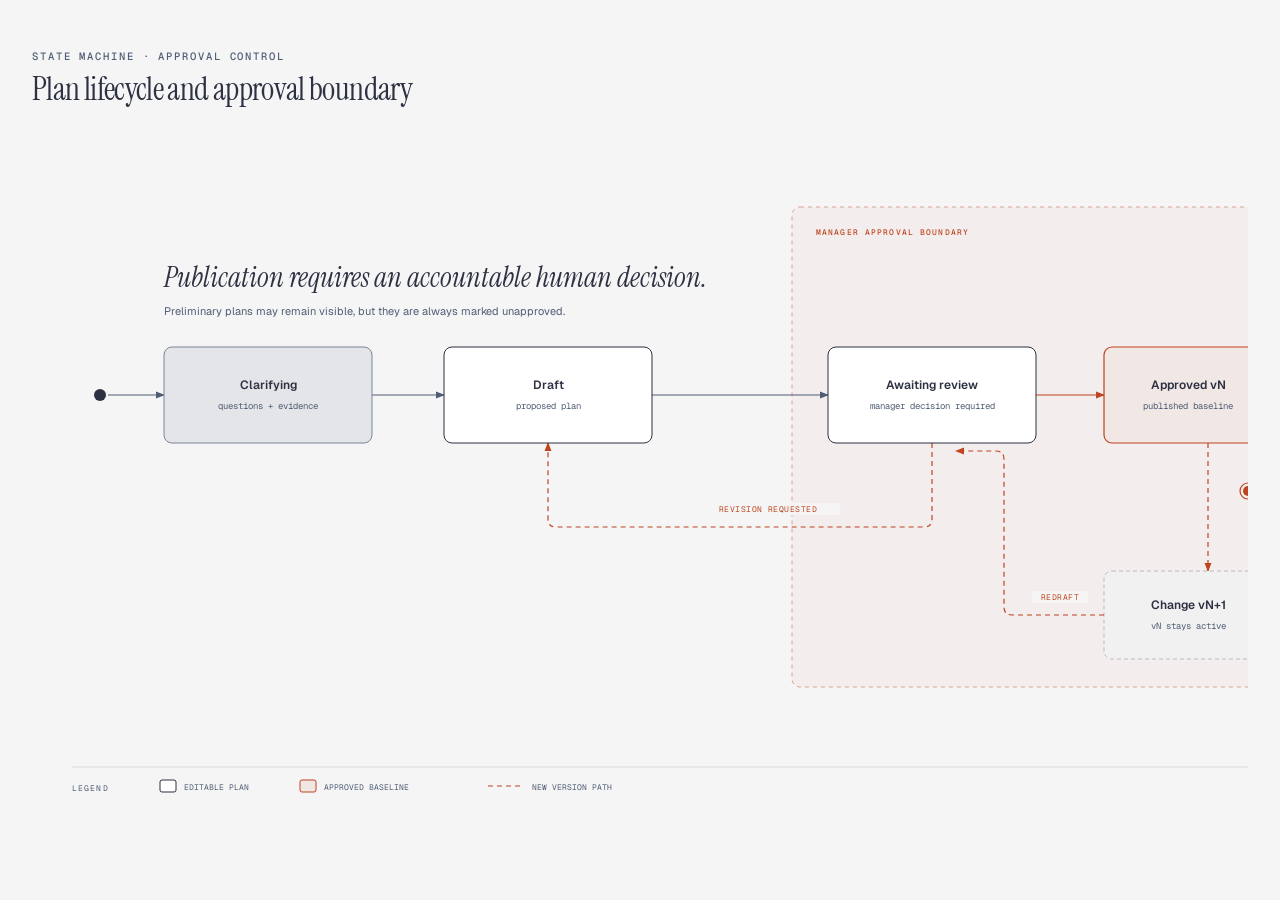
==== project-description/assets/plan-lifecycle.html @ d3d96fe5 "thrid commit" ====
<!DOCTYPE html>
<html lang="en">
<head>
  <meta charset="UTF-8">
  <meta name="viewport" content="width=device-width, initial-scale=1.0">
  <title>Plan lifecycle and approval boundary</title>
  <link href="https://fonts.googleapis.com/css2?family=Instrument+Serif:ital@0;1&amp;family=Geist:wght@400;500;600&amp;family=Geist+Mono:wght@400;500;600&amp;display=swap" rel="stylesheet">
  <style>
    *,*::before,*::after{box-sizing:border-box;margin:0;padding:0}:root{--paper:#f5f5f5;--ink:#2d3142;--muted:#4f5d75;--soft:#7b8499;--accent:#bf4520;--sans:'Geist',system-ui,sans-serif;--serif:'Instrument Serif',serif;--mono:'Geist Mono',ui-monospace,monospace}body{background:var(--paper);color:var(--ink);font-family:var(--sans);min-height:100vh;padding:3rem 2rem;display:flex;align-items:center;justify-content:center}.frame{width:100%;max-width:1280px;min-width:0}.eyebrow{font:500 .66rem var(--mono);letter-spacing:.18em;text-transform:uppercase;color:var(--muted);margin-bottom:.5rem}h1{font:400 clamp(1.5rem,2.4vw + .75rem,2rem)/1.15 var(--serif);letter-spacing:-.02em;margin-bottom:1.5rem}.diagram-container{width:100%;overflow-x:auto}svg{width:100%;min-width:1280px;display:block}@media print{.diagram-container{overflow-x:visible}svg{min-width:0}}
  </style>
</head>
<body>
  <main class="frame">
    <p class="eyebrow">State machine · Approval control</p>
    <h1>Plan lifecycle and approval boundary</h1>
    <div class="diagram-container">
      <svg viewBox="0 0 1280 720" xmlns="http://www.w3.org/2000/svg" role="img" aria-labelledby="plan-lifecycle-title plan-lifecycle-desc">
        <title id="plan-lifecycle-title">Plan lifecycle and approval boundary</title>
        <desc id="plan-lifecycle-desc">A plan moves from clarification through drafting and manager review to an immutable approved baseline, while revisions and changes create new draft versions.</desc>
        <defs>
          <marker id="arrow" markerWidth="8" markerHeight="6" refX="7" refY="3" orient="auto"><polygon points="0 0,8 3,0 6" fill="#4f5d75"/></marker>
          <marker id="arrow-accent" markerWidth="8" markerHeight="6" refX="7" refY="3" orient="auto"><polygon points="0 0,8 3,0 6" fill="#bf4520"/></marker>
          <marker id="arrow-link" markerWidth="8" markerHeight="6" refX="7" refY="3" orient="auto"><polygon points="0 0,8 3,0 6" fill="#2e5aa8"/></marker>
        </defs>
        <rect width="1280" height="720" fill="#f5f5f5"/>

        <!-- Approval boundary and connectors -->
        <rect x="760" y="76" width="480" height="480" rx="8" fill="rgba(191,69,32,.035)" stroke="rgba(191,69,32,.45)" stroke-dasharray="4 4"/>
        <text x="784" y="104" fill="#bf4520" font-family="'Geist Mono',monospace" font-size="8" font-weight="500" letter-spacing=".14em">MANAGER APPROVAL BOUNDARY</text>
        <g fill="none" stroke="#4f5d75" stroke-width="1.2" marker-end="url(#arrow)">
          <path d="M76 264 H132"/>
          <path d="M340 264 H412"/>
          <path d="M620 264 H796"/>
        </g>
        <path d="M1004 264 H1072" fill="none" stroke="#bf4520" stroke-width="1.2" marker-end="url(#arrow-accent)"/>
        <g fill="none" stroke="#bf4520" stroke-width="1.2" stroke-dasharray="5 4" marker-end="url(#arrow-accent)">
          <path d="M900 312 V388 Q900 396 892 396 H524 Q516 396 516 388 V312"/>
          <path d="M1176 312 V440"/>
          <path d="M1072 484 H980 Q972 484 972 476 V328 Q972 320 964 320 H924"/>
        </g>
        <rect x="664" y="372" width="144" height="12" rx="2" fill="#f5f5f5"/><text x="736" y="381" text-anchor="middle" fill="#bf4520" font-family="'Geist Mono',monospace" font-size="8" letter-spacing=".06em">REVISION REQUESTED</text>
        <rect x="1000" y="460" width="56" height="12" rx="2" fill="#f5f5f5"/><text x="1028" y="469" text-anchor="middle" fill="#bf4520" font-family="'Geist Mono',monospace" font-size="8" letter-spacing=".06em">REDRAFT</text>

        <!-- States -->
        <circle cx="68" cy="264" r="6" fill="#2d3142"/>
        <g text-anchor="middle" fill="#2d3142" font-family="'Geist',sans-serif">
          <g><rect x="132" y="216" width="208" height="96" rx="8" fill="#f5f5f5"/><rect x="132" y="216" width="208" height="96" rx="8" fill="rgba(79,93,117,.10)" stroke="#7b8499"/><text x="236" y="258" font-size="12" font-weight="600">Clarifying</text><text x="236" y="278" fill="#4f5d75" font-family="'Geist Mono',monospace" font-size="9">questions + evidence</text></g>
          <g><rect x="412" y="216" width="208" height="96" rx="8" fill="#f5f5f5"/><rect x="412" y="216" width="208" height="96" rx="8" fill="#fff" stroke="#2d3142"/><text x="516" y="258" font-size="12" font-weight="600">Draft</text><text x="516" y="278" fill="#4f5d75" font-family="'Geist Mono',monospace" font-size="9">proposed plan</text></g>
          <g><rect x="796" y="216" width="208" height="96" rx="8" fill="#f5f5f5"/><rect x="796" y="216" width="208" height="96" rx="8" fill="#fff" stroke="#2d3142"/><text x="900" y="258" font-size="12" font-weight="600">Awaiting review</text><text x="900" y="278" fill="#4f5d75" font-family="'Geist Mono',monospace" font-size="9">manager decision required</text></g>
          <g><rect x="1072" y="216" width="168" height="96" rx="8" fill="#f5f5f5"/><rect x="1072" y="216" width="168" height="96" rx="8" fill="rgba(191,69,32,.08)" stroke="#bf4520" stroke-width="1.2"/><text x="1156" y="258" font-size="12" font-weight="600">Approved vN</text><text x="1156" y="278" fill="#4f5d75" font-family="'Geist Mono',monospace" font-size="9">published baseline</text></g>
          <g><rect x="1072" y="440" width="168" height="88" rx="8" fill="#f5f5f5"/><rect x="1072" y="440" width="168" height="88" rx="8" fill="rgba(45,49,66,.02)" stroke="rgba(45,49,66,.28)" stroke-dasharray="4 3"/><text x="1156" y="478" font-size="12" font-weight="600">Change vN+1</text><text x="1156" y="498" fill="#4f5d75" font-family="'Geist Mono',monospace" font-size="9">vN stays active</text></g>
        </g>
        <circle cx="1216" cy="360" r="8" fill="none" stroke="#bf4520" stroke-width="1.2"/><circle cx="1216" cy="360" r="5" fill="#bf4520"/>

        <text x="132" y="156" fill="#2d3142" font-family="'Instrument Serif',serif" font-size="28" font-style="italic">Publication requires an accountable human decision.</text>
        <text x="132" y="184" fill="#4f5d75" font-family="'Geist',sans-serif" font-size="11">Preliminary plans may remain visible, but they are always marked unapproved.</text>

        <!-- Legend -->
        <line x1="40" y1="636" x2="1240" y2="636" stroke="rgba(45,49,66,.14)"/>
        <text x="40" y="660" fill="#4f5d75" font-family="'Geist Mono',monospace" font-size="8" letter-spacing=".14em">LEGEND</text>
        <rect x="128" y="649" width="16" height="12" rx="2" fill="#fff" stroke="#2d3142"/><text x="152" y="659" fill="#4f5d75" font-family="'Geist Mono',monospace" font-size="8">EDITABLE PLAN</text>
        <rect x="268" y="649" width="16" height="12" rx="2" fill="rgba(191,69,32,.08)" stroke="#bf4520"/><text x="292" y="659" fill="#4f5d75" font-family="'Geist Mono',monospace" font-size="8">APPROVED BASELINE</text>
        <line x1="456" y1="655" x2="488" y2="655" stroke="#bf4520" stroke-dasharray="5 4"/><text x="500" y="659" fill="#4f5d75" font-family="'Geist Mono',monospace" font-size="8">NEW VERSION PATH</text>
      </svg>
    </div>
  </main>
</body>
</html>
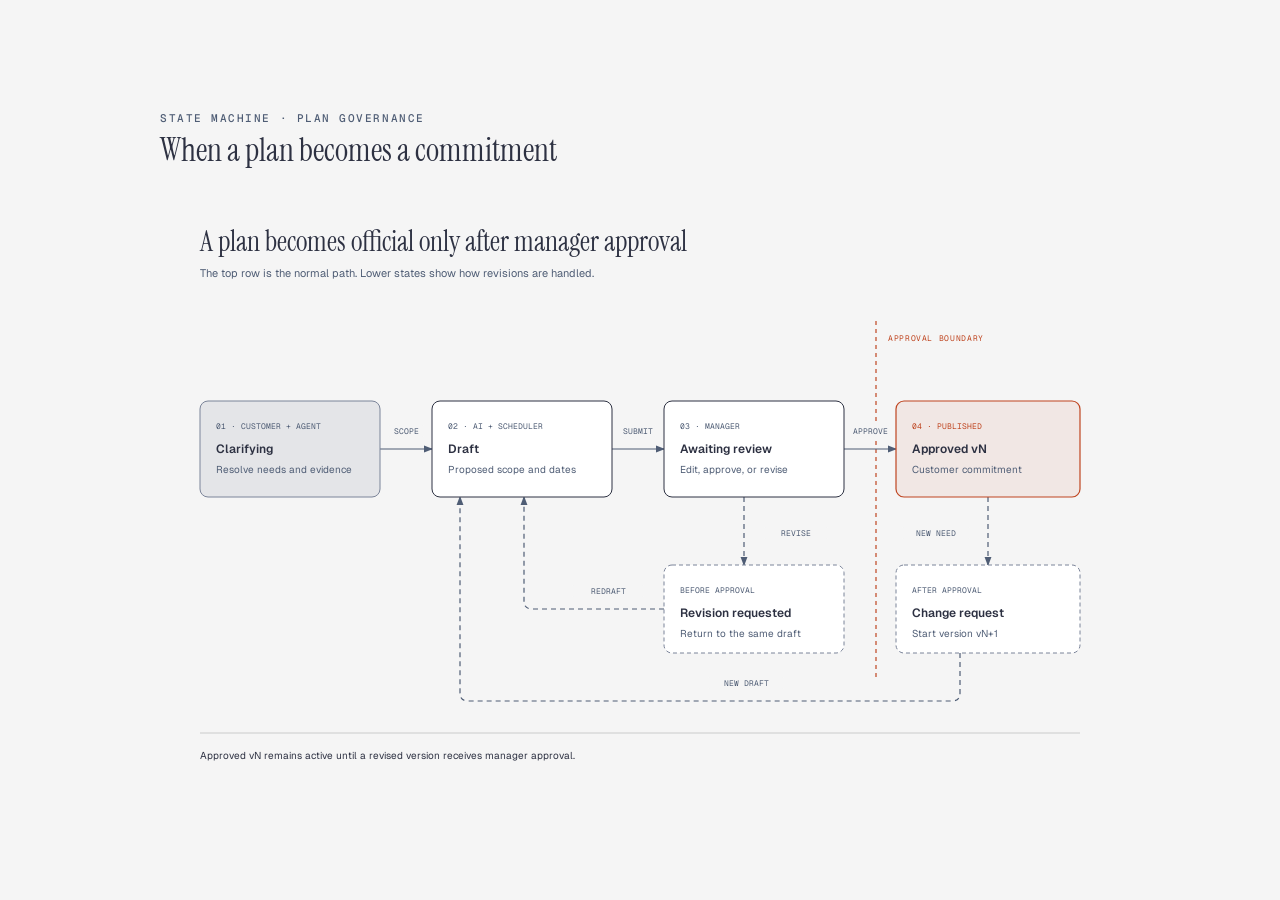
==== commit d382f1b6: "fourth commit" ====
--- a/project-description/assets/plan-lifecycle.html
+++ b/project-description/assets/plan-lifecycle.html
@@ -6,61 +6,109 @@
   <title>Plan lifecycle and approval boundary</title>
   <link href="https://fonts.googleapis.com/css2?family=Instrument+Serif:ital@0;1&amp;family=Geist:wght@400;500;600&amp;family=Geist+Mono:wght@400;500;600&amp;display=swap" rel="stylesheet">
   <style>
-    *,*::before,*::after{box-sizing:border-box;margin:0;padding:0}:root{--paper:#f5f5f5;--ink:#2d3142;--muted:#4f5d75;--soft:#7b8499;--accent:#bf4520;--sans:'Geist',system-ui,sans-serif;--serif:'Instrument Serif',serif;--mono:'Geist Mono',ui-monospace,monospace}body{background:var(--paper);color:var(--ink);font-family:var(--sans);min-height:100vh;padding:3rem 2rem;display:flex;align-items:center;justify-content:center}.frame{width:100%;max-width:1280px;min-width:0}.eyebrow{font:500 .66rem var(--mono);letter-spacing:.18em;text-transform:uppercase;color:var(--muted);margin-bottom:.5rem}h1{font:400 clamp(1.5rem,2.4vw + .75rem,2rem)/1.15 var(--serif);letter-spacing:-.02em;margin-bottom:1.5rem}.diagram-container{width:100%;overflow-x:auto}svg{width:100%;min-width:1280px;display:block}@media print{.diagram-container{overflow-x:visible}svg{min-width:0}}
+    *,*::before,*::after{box-sizing:border-box}
+    body{margin:0;min-height:100vh;display:grid;place-items:center;padding:32px;background:#f5f5f5;color:#2d3142;font-family:'Geist',system-ui,sans-serif}
+    main{width:100%;max-width:960px;min-width:0}
+    .eyebrow{margin:0 0 8px;color:#4f5d75;font:500 11px 'Geist Mono',monospace;letter-spacing:.14em;text-transform:uppercase}
+    h1{margin:0 0 20px;font:400 32px/1.1 'Instrument Serif',serif}
+    .diagram-container{width:100%;overflow-x:auto}
+    svg{display:block;width:100%;min-width:960px}
+    @media print{.diagram-container{overflow-x:visible}svg{min-width:0}}
   </style>
 </head>
 <body>
-  <main class="frame">
-    <p class="eyebrow">State machine · Approval control</p>
-    <h1>Plan lifecycle and approval boundary</h1>
+  <main>
+    <p class="eyebrow">State machine · Plan governance</p>
+    <h1>When a plan becomes a commitment</h1>
     <div class="diagram-container">
-      <svg viewBox="0 0 1280 720" xmlns="http://www.w3.org/2000/svg" role="img" aria-labelledby="plan-lifecycle-title plan-lifecycle-desc">
+      <svg viewBox="0 0 960 600" xmlns="http://www.w3.org/2000/svg" role="img" aria-labelledby="plan-lifecycle-title plan-lifecycle-desc">
         <title id="plan-lifecycle-title">Plan lifecycle and approval boundary</title>
-        <desc id="plan-lifecycle-desc">A plan moves from clarification through drafting and manager review to an immutable approved baseline, while revisions and changes create new draft versions.</desc>
+        <desc id="plan-lifecycle-desc">A plan moves through clarification, drafting, manager review, and approval; review revisions return to Draft, while later customer changes create a new draft without replacing the approved baseline.</desc>
         <defs>
           <marker id="arrow" markerWidth="8" markerHeight="6" refX="7" refY="3" orient="auto"><polygon points="0 0,8 3,0 6" fill="#4f5d75"/></marker>
           <marker id="arrow-accent" markerWidth="8" markerHeight="6" refX="7" refY="3" orient="auto"><polygon points="0 0,8 3,0 6" fill="#bf4520"/></marker>
           <marker id="arrow-link" markerWidth="8" markerHeight="6" refX="7" refY="3" orient="auto"><polygon points="0 0,8 3,0 6" fill="#2e5aa8"/></marker>
         </defs>
-        <rect width="1280" height="720" fill="#f5f5f5"/>
+        <rect width="960" height="600" fill="#f5f5f5"/>
+        <text x="40" y="62" fill="#2d3142" font-family="'Instrument Serif',serif" font-size="28">A plan becomes official only after manager approval</text>
+        <text x="40" y="88" fill="#4f5d75" font-family="'Geist',sans-serif" font-size="11">The top row is the normal path. Lower states show how revisions are handled.</text>
 
-        <!-- Approval boundary and connectors -->
-        <rect x="760" y="76" width="480" height="480" rx="8" fill="rgba(191,69,32,.035)" stroke="rgba(191,69,32,.45)" stroke-dasharray="4 4"/>
-        <text x="784" y="104" fill="#bf4520" font-family="'Geist Mono',monospace" font-size="8" font-weight="500" letter-spacing=".14em">MANAGER APPROVAL BOUNDARY</text>
+        <!-- Boundary and phase rail -->
+        <line x1="716" y1="132" x2="716" y2="488" stroke="#bf4520" stroke-width="1.2" stroke-dasharray="4 4"/>
+        <text x="728" y="152" fill="#bf4520" font-family="'Geist Mono',monospace" font-size="8" letter-spacing=".08em">APPROVAL BOUNDARY</text>
         <g fill="none" stroke="#4f5d75" stroke-width="1.2" marker-end="url(#arrow)">
-          <path d="M76 264 H132"/>
-          <path d="M340 264 H412"/>
-          <path d="M620 264 H796"/>
+          <path d="M220 260 H272"/><path d="M452 260 H504"/>
         </g>
-        <path d="M1004 264 H1072" fill="none" stroke="#bf4520" stroke-width="1.2" marker-end="url(#arrow-accent)"/>
-        <g fill="none" stroke="#bf4520" stroke-width="1.2" stroke-dasharray="5 4" marker-end="url(#arrow-accent)">
-          <path d="M900 312 V388 Q900 396 892 396 H524 Q516 396 516 388 V312"/>
-          <path d="M1176 312 V440"/>
-          <path d="M1072 484 H980 Q972 484 972 476 V328 Q972 320 964 320 H924"/>
+        <path d="M684 260 H736" fill="none" stroke="#4f5d75" stroke-width="1.2" marker-end="url(#arrow)"/>
+
+        <!-- Distinct, masked transition labels -->
+        <rect x="228" y="236" width="36" height="12" rx="2" fill="#f5f5f5"/>
+        <text x="246" y="245" text-anchor="middle" fill="#4f5d75" font-family="'Geist Mono',monospace" font-size="8">SCOPE</text>
+        <rect x="460" y="236" width="36" height="12" rx="2" fill="#f5f5f5"/>
+        <text x="478" y="245" text-anchor="middle" fill="#4f5d75" font-family="'Geist Mono',monospace" font-size="8">SUBMIT</text>
+        <rect x="690" y="236" width="40" height="12" rx="2" fill="#f5f5f5"/>
+        <text x="710" y="245" text-anchor="middle" fill="#4f5d75" font-family="'Geist Mono',monospace" font-size="8">APPROVE</text>
+
+        <!-- Revision routes stay below the primary rail -->
+        <g fill="none" stroke="#4f5d75" stroke-width="1.2" stroke-dasharray="5 4" marker-end="url(#arrow)">
+          <path d="M584 308 V376"/>
+          <path d="M504 420 H372 Q364 420 364 412 V308"/>
+          <path d="M828 308 V376"/>
+          <path d="M800 464 V504 Q800 512 792 512 H308 Q300 512 300 504 V308"/>
         </g>
-        <rect x="664" y="372" width="144" height="12" rx="2" fill="#f5f5f5"/><text x="736" y="381" text-anchor="middle" fill="#bf4520" font-family="'Geist Mono',monospace" font-size="8" letter-spacing=".06em">REVISION REQUESTED</text>
-        <rect x="1000" y="460" width="56" height="12" rx="2" fill="#f5f5f5"/><text x="1028" y="469" text-anchor="middle" fill="#bf4520" font-family="'Geist Mono',monospace" font-size="8" letter-spacing=".06em">REDRAFT</text>
+        <rect x="604" y="338" width="64" height="12" rx="2" fill="#f5f5f5"/>
+        <text x="636" y="347" text-anchor="middle" fill="#4f5d75" font-family="'Geist Mono',monospace" font-size="8">REVISE</text>
+        <rect x="412" y="396" width="72" height="12" rx="2" fill="#f5f5f5"/>
+        <text x="448" y="405" text-anchor="middle" fill="#4f5d75" font-family="'Geist Mono',monospace" font-size="8">REDRAFT</text>
+        <rect x="742" y="338" width="68" height="12" rx="2" fill="#f5f5f5"/>
+        <text x="776" y="347" text-anchor="middle" fill="#4f5d75" font-family="'Geist Mono',monospace" font-size="8">NEW NEED</text>
+        <rect x="548" y="488" width="76" height="12" rx="2" fill="#f5f5f5"/>
+        <text x="586" y="497" text-anchor="middle" fill="#4f5d75" font-family="'Geist Mono',monospace" font-size="8">NEW DRAFT</text>
 
-        <!-- States -->
-        <circle cx="68" cy="264" r="6" fill="#2d3142"/>
-        <g text-anchor="middle" fill="#2d3142" font-family="'Geist',sans-serif">
-          <g><rect x="132" y="216" width="208" height="96" rx="8" fill="#f5f5f5"/><rect x="132" y="216" width="208" height="96" rx="8" fill="rgba(79,93,117,.10)" stroke="#7b8499"/><text x="236" y="258" font-size="12" font-weight="600">Clarifying</text><text x="236" y="278" fill="#4f5d75" font-family="'Geist Mono',monospace" font-size="9">questions + evidence</text></g>
-          <g><rect x="412" y="216" width="208" height="96" rx="8" fill="#f5f5f5"/><rect x="412" y="216" width="208" height="96" rx="8" fill="#fff" stroke="#2d3142"/><text x="516" y="258" font-size="12" font-weight="600">Draft</text><text x="516" y="278" fill="#4f5d75" font-family="'Geist Mono',monospace" font-size="9">proposed plan</text></g>
-          <g><rect x="796" y="216" width="208" height="96" rx="8" fill="#f5f5f5"/><rect x="796" y="216" width="208" height="96" rx="8" fill="#fff" stroke="#2d3142"/><text x="900" y="258" font-size="12" font-weight="600">Awaiting review</text><text x="900" y="278" fill="#4f5d75" font-family="'Geist Mono',monospace" font-size="9">manager decision required</text></g>
-          <g><rect x="1072" y="216" width="168" height="96" rx="8" fill="#f5f5f5"/><rect x="1072" y="216" width="168" height="96" rx="8" fill="rgba(191,69,32,.08)" stroke="#bf4520" stroke-width="1.2"/><text x="1156" y="258" font-size="12" font-weight="600">Approved vN</text><text x="1156" y="278" fill="#4f5d75" font-family="'Geist Mono',monospace" font-size="9">published baseline</text></g>
-          <g><rect x="1072" y="440" width="168" height="88" rx="8" fill="#f5f5f5"/><rect x="1072" y="440" width="168" height="88" rx="8" fill="rgba(45,49,66,.02)" stroke="rgba(45,49,66,.28)" stroke-dasharray="4 3"/><text x="1156" y="478" font-size="12" font-weight="600">Change vN+1</text><text x="1156" y="498" fill="#4f5d75" font-family="'Geist Mono',monospace" font-size="9">vN stays active</text></g>
+        <!-- Four primary states -->
+        <g font-family="'Geist',sans-serif" fill="#2d3142">
+          <rect x="40" y="212" width="180" height="96" rx="8" fill="#f5f5f5"/>
+          <rect x="40" y="212" width="180" height="96" rx="8" fill="rgba(79,93,117,.10)" stroke="#7b8499"/>
+          <text x="56" y="240" fill="#4f5d75" font-family="'Geist Mono',monospace" font-size="8">01 · CUSTOMER + AGENT</text>
+          <text x="56" y="264" font-size="12" font-weight="600">Clarifying</text>
+          <text x="56" y="284" fill="#4f5d75" font-size="10">Resolve needs and evidence</text>
+
+          <rect x="272" y="212" width="180" height="96" rx="8" fill="#f5f5f5"/>
+          <rect x="272" y="212" width="180" height="96" rx="8" fill="#fff" stroke="#2d3142"/>
+          <text x="288" y="240" fill="#4f5d75" font-family="'Geist Mono',monospace" font-size="8">02 · AI + SCHEDULER</text>
+          <text x="288" y="264" font-size="12" font-weight="600">Draft</text>
+          <text x="288" y="284" fill="#4f5d75" font-size="10">Proposed scope and dates</text>
+
+          <rect x="504" y="212" width="180" height="96" rx="8" fill="#f5f5f5"/>
+          <rect x="504" y="212" width="180" height="96" rx="8" fill="#fff" stroke="#2d3142"/>
+          <text x="520" y="240" fill="#4f5d75" font-family="'Geist Mono',monospace" font-size="8">03 · MANAGER</text>
+          <text x="520" y="264" font-size="12" font-weight="600">Awaiting review</text>
+          <text x="520" y="284" fill="#4f5d75" font-size="10">Edit, approve, or revise</text>
+
+          <rect x="736" y="212" width="184" height="96" rx="8" fill="#f5f5f5"/>
+          <rect x="736" y="212" width="184" height="96" rx="8" fill="rgba(191,69,32,.08)" stroke="#bf4520" stroke-width="1.2"/>
+          <text x="752" y="240" fill="#bf4520" font-family="'Geist Mono',monospace" font-size="8">04 · PUBLISHED</text>
+          <text x="752" y="264" font-size="12" font-weight="600">Approved vN</text>
+          <text x="752" y="284" fill="#4f5d75" font-size="10">Customer commitment</text>
         </g>
-        <circle cx="1216" cy="360" r="8" fill="none" stroke="#bf4520" stroke-width="1.2"/><circle cx="1216" cy="360" r="5" fill="#bf4520"/>
 
-        <text x="132" y="156" fill="#2d3142" font-family="'Instrument Serif',serif" font-size="28" font-style="italic">Publication requires an accountable human decision.</text>
-        <text x="132" y="184" fill="#4f5d75" font-family="'Geist',sans-serif" font-size="11">Preliminary plans may remain visible, but they are always marked unapproved.</text>
+        <!-- Two supporting states -->
+        <g font-family="'Geist',sans-serif" fill="#2d3142">
+          <rect x="504" y="376" width="180" height="88" rx="8" fill="#f5f5f5"/>
+          <rect x="504" y="376" width="180" height="88" rx="8" fill="#fff" stroke="#7b8499" stroke-dasharray="4 3"/>
+          <text x="520" y="404" fill="#4f5d75" font-family="'Geist Mono',monospace" font-size="8">BEFORE APPROVAL</text>
+          <text x="520" y="428" font-size="12" font-weight="600">Revision requested</text>
+          <text x="520" y="448" fill="#4f5d75" font-size="10">Return to the same draft</text>
 
-        <!-- Legend -->
-        <line x1="40" y1="636" x2="1240" y2="636" stroke="rgba(45,49,66,.14)"/>
-        <text x="40" y="660" fill="#4f5d75" font-family="'Geist Mono',monospace" font-size="8" letter-spacing=".14em">LEGEND</text>
-        <rect x="128" y="649" width="16" height="12" rx="2" fill="#fff" stroke="#2d3142"/><text x="152" y="659" fill="#4f5d75" font-family="'Geist Mono',monospace" font-size="8">EDITABLE PLAN</text>
-        <rect x="268" y="649" width="16" height="12" rx="2" fill="rgba(191,69,32,.08)" stroke="#bf4520"/><text x="292" y="659" fill="#4f5d75" font-family="'Geist Mono',monospace" font-size="8">APPROVED BASELINE</text>
-        <line x1="456" y1="655" x2="488" y2="655" stroke="#bf4520" stroke-dasharray="5 4"/><text x="500" y="659" fill="#4f5d75" font-family="'Geist Mono',monospace" font-size="8">NEW VERSION PATH</text>
+          <rect x="736" y="376" width="184" height="88" rx="8" fill="#f5f5f5"/>
+          <rect x="736" y="376" width="184" height="88" rx="8" fill="#fff" stroke="#7b8499" stroke-dasharray="4 3"/>
+          <text x="752" y="404" fill="#4f5d75" font-family="'Geist Mono',monospace" font-size="8">AFTER APPROVAL</text>
+          <text x="752" y="428" font-size="12" font-weight="600">Change request</text>
+          <text x="752" y="448" fill="#4f5d75" font-size="10">Start version vN+1</text>
+        </g>
+
+        <line x1="40" y1="544" x2="920" y2="544" stroke="#bfc0c0" stroke-width=".8"/>
+        <text x="40" y="570" fill="#2d3142" font-family="'Geist',sans-serif" font-size="10">Approved vN remains active until a revised version receives manager approval.</text>
       </svg>
     </div>
   </main>
